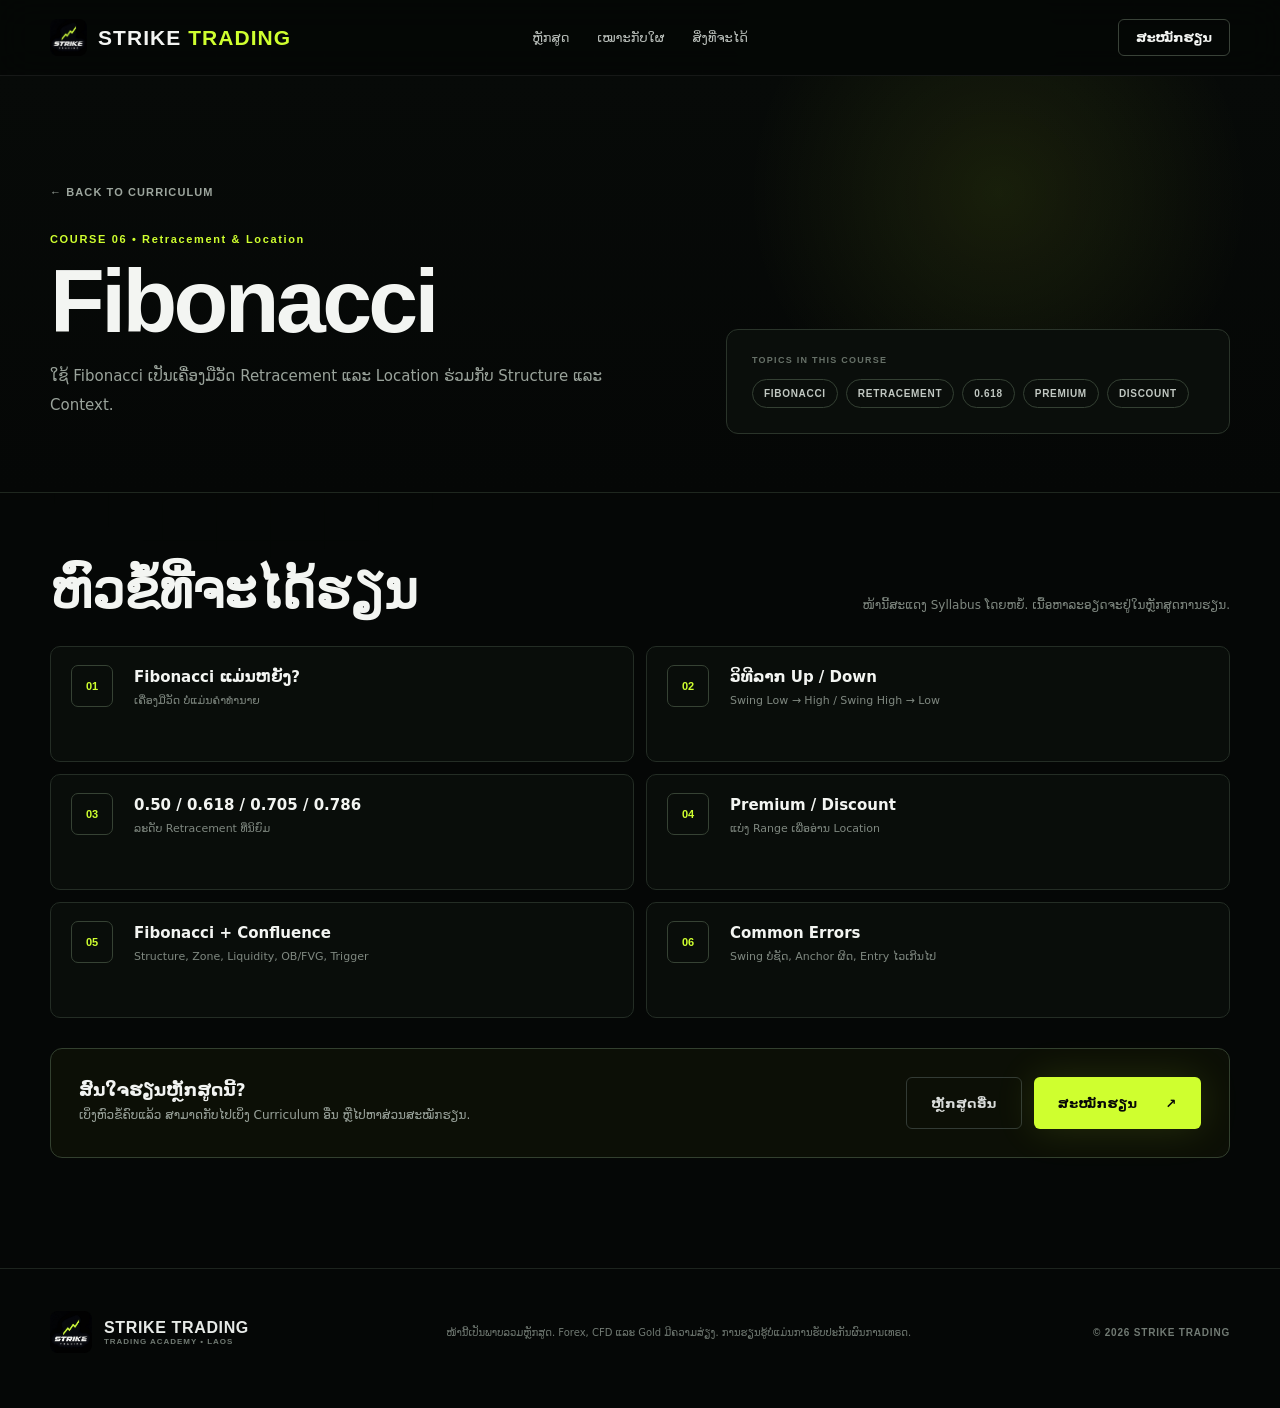
==== course-fibonacci.html @ 4fd4f369 "Add files via upload" ====
<!doctype html>
<html lang="lo">
<head>
  <meta charset="utf-8">
  <meta name="viewport" content="width=device-width,initial-scale=1">
  <meta name="theme-color" content="#050706">
  <title>Fibonacci — STRIKE TRADING</title>
  <link rel="icon" type="image/x-icon" href="assets/favicon.ico">
  <link rel="icon" type="image/png" sizes="32x32" href="assets/favicon-32x32.png">
  <link rel="icon" type="image/png" sizes="48x48" href="assets/favicon-48x48.png">
  <link rel="apple-touch-icon" sizes="180x180" href="assets/apple-touch-icon.png">
  <link rel="stylesheet" href="styles.css">
</head>
<body class="course-body">
  <div class="bg-grid"></div>
  <header class="site-header">
    <a class="brand" href="index.html"><img src="assets/strike-trading-logo.jpg" alt="Strike Trading logo"><span>STRIKE <b>TRADING</b></span></a>
    <nav><a href="index.html#courses">ຫຼັກສູດ</a><a href="index.html#forwho">ເໝາະກັບໃຜ</a><a href="index.html#benefits">ສິ່ງທີ່ຈະໄດ້</a></nav>
    <a class="nav-cta" href="https://lin.ee/rWtGvMU" target="_blank" rel="noopener noreferrer" target="_blank" rel="noopener noreferrer">ສະໝັກຮຽນ</a>
  </header>

  <main>
    <section class="course-hero">
      <div class="wrap">
        <a class="back-link" href="index.html#courses">← BACK TO CURRICULUM</a>
        <div class="course-hero-grid">
          <div>
            <span class="course-number">COURSE 06 • Retracement &amp; Location</span>
            <h1>Fibonacci</h1>
            <p>ໃຊ້ Fibonacci ເປັນເຄື່ອງມືວັດ Retracement ແລະ Location ຮ່ວມກັບ Structure ແລະ Context.</p>
          </div>
          <aside class="course-summary">
            <small>TOPICS IN THIS COURSE</small>
            <div><span>FIBONACCI</span><span>RETRACEMENT</span><span>0.618</span><span>PREMIUM</span><span>DISCOUNT</span></div>
          </aside>
        </div>
      </div>
    </section>

    <section class="syllabus-section">
      <div class="wrap">
        <div class="syllabus-intro">
          <h2>ຫົວຂໍ້ທີ່ຈະໄດ້ຮຽນ</h2>
          <p>ໜ້ານີ້ສະແດງ Syllabus ໂດຍຫຍໍ້. ເນື້ອຫາລະອຽດຈະຢູ່ໃນຫຼັກສູດການຮຽນ.</p>
        </div>

        <div class="topic-list">
          <article class="topic-card">
          <span class="topic-no">01</span>
          <div><h3>Fibonacci ແມ່ນຫຍັງ?</h3><p>ເຄື່ອງມືວັດ ບໍ່ແມ່ນຄຳທຳນາຍ</p></div>
        </article>
<article class="topic-card">
          <span class="topic-no">02</span>
          <div><h3>ວິທີລາກ Up / Down</h3><p>Swing Low → High / Swing High → Low</p></div>
        </article>
<article class="topic-card">
          <span class="topic-no">03</span>
          <div><h3>0.50 / 0.618 / 0.705 / 0.786</h3><p>ລະດັບ Retracement ທີ່ນິຍົມ</p></div>
        </article>
<article class="topic-card">
          <span class="topic-no">04</span>
          <div><h3>Premium / Discount</h3><p>ແບ່ງ Range ເພື່ອອ່ານ Location</p></div>
        </article>
<article class="topic-card">
          <span class="topic-no">05</span>
          <div><h3>Fibonacci + Confluence</h3><p>Structure, Zone, Liquidity, OB/FVG, Trigger</p></div>
        </article>
<article class="topic-card">
          <span class="topic-no">06</span>
          <div><h3>Common Errors</h3><p>Swing ບໍ່ຊັດ, Anchor ຜິດ, Entry ໄວເກີນໄປ</p></div>
        </article>
        </div>

        <div class="course-bottom">
          <div>
            <strong>ສົນໃຈຮຽນຫຼັກສູດນີ້?</strong>
            <p>ເບິ່ງຫົວຂໍ້ຄົບແລ້ວ ສາມາດກັບໄປເບິ່ງ Curriculum ອື່ນ ຫຼືໄປຫາສ່ວນສະໝັກຮຽນ.</p>
          </div>
          <div class="hero-actions">
            <a class="btn ghost" href="index.html#courses">ຫຼັກສູດອື່ນ</a>
            <a class="btn primary" href="https://lin.ee/rWtGvMU" target="_blank" rel="noopener noreferrer" target="_blank" rel="noopener noreferrer">ສະໝັກຮຽນ <span>↗</span></a>
          </div>
        </div>
      </div>
    </section>
  </main>

  <footer>
    <div class="wrap footer-grid">
      <div class="foot-brand"><img src="assets/strike-trading-logo.jpg" alt=""><div><b>STRIKE TRADING</b><span>TRADING ACADEMY • LAOS</span></div></div>
      <p>ໜ້ານີ້ເປັນພາບລວມຫຼັກສູດ. Forex, CFD ແລະ Gold ມີຄວາມສ່ຽງ. ການຮຽນຮູ້ບໍ່ແມ່ນການຮັບປະກັນຜົນການເທຣດ.</p>
      <span class="copyright">© 2026 STRIKE TRADING</span>
    </div>
  </footer>
</body>
</html>
---- styles.css ----
:root{
  --bg:#050706; --bg2:#0a0d0b; --panel:#0d120f; --line:#1e271f;
  --lime:#cfff2f; --lime2:#aeea14; --text:#f3f5f2; --muted:#99a19b;
  --max:1180px;
}
*{box-sizing:border-box}
html{scroll-behavior:smooth}
body{margin:0;background:var(--bg);color:var(--text);font-family:"Noto Sans Lao",system-ui,sans-serif;overflow-x:hidden}
a{color:inherit;text-decoration:none}
.wrap{width:min(var(--max),calc(100% - 44px));margin:auto}
.bg-grid{position:fixed;inset:0;pointer-events:none;opacity:.12;background-image:linear-gradient(rgba(207,255,47,.08) 1px,transparent 1px),linear-gradient(90deg,rgba(207,255,47,.08) 1px,transparent 1px);background-size:54px 54px;mask-image:linear-gradient(to bottom,#000,transparent 80%);z-index:-2}
.bg-grid:after{content:"";position:absolute;inset:0;background:radial-gradient(circle at 70% 10%,rgba(207,255,47,.13),transparent 27%),radial-gradient(circle at 20% 55%,rgba(207,255,47,.07),transparent 25%)}

.site-header{height:76px;position:sticky;top:0;z-index:20;display:grid;grid-template-columns:1fr auto 1fr;align-items:center;padding:0 max(24px,calc((100vw - var(--max))/2));border-bottom:1px solid rgba(255,255,255,.07);background:rgba(5,7,6,.86);backdrop-filter:blur(18px)}
.brand{display:flex;align-items:center;gap:11px;font-family:Rajdhani,sans-serif;font-size:21px;font-weight:700;letter-spacing:.05em}
.brand img{width:37px;height:37px;border-radius:8px;object-fit:cover}
.brand b{color:var(--lime)}
nav{display:flex;gap:28px;font-size:13px;color:#bbc1bc}
nav a:hover{color:var(--lime)}
.nav-cta{justify-self:end;padding:10px 17px;border:1px solid #394238;border-radius:6px;font-size:13px;font-weight:700}
.nav-cta:hover{border-color:var(--lime);color:var(--lime)}

.hero{min-height:720px;display:grid;grid-template-columns:1.02fr .98fr;align-items:center;gap:54px;padding-top:55px;padding-bottom:65px}
.eyebrow,.kicker{font-family:Rajdhani,sans-serif;letter-spacing:.18em;font-size:12px;font-weight:700;color:#b7bdb8}
.eyebrow{display:flex;align-items:center;gap:11px}
.eyebrow span{width:34px;height:2px;background:var(--lime);box-shadow:0 0 18px var(--lime)}
.hero h1,.section h2{margin:18px 0 14px;line-height:.92;letter-spacing:-.045em}
.hero h1{font-size:clamp(62px,7.8vw,112px);font-weight:800}
.hero h1 em{font-style:normal;color:var(--lime)}
.hero h1 strong,.section h2 strong{color:var(--lime);font-weight:800}
.lead{max-width:650px;color:#aab0ab;font-size:17px;line-height:1.9;margin:25px 0 31px}
.hero-actions{display:flex;gap:12px;flex-wrap:wrap}
.btn{display:inline-flex;align-items:center;justify-content:center;gap:28px;height:52px;padding:0 24px;border-radius:6px;font-size:13px;font-weight:800;letter-spacing:.04em}
.btn.primary{background:var(--lime);color:#070807;box-shadow:0 0 40px rgba(207,255,47,.13)}
.btn.primary:hover{background:#ddff65}
.btn.ghost{border:1px solid #333b35;color:#d9dcda}
.hero-meta{display:flex;gap:34px;margin-top:42px;padding-top:25px;border-top:1px solid rgba(255,255,255,.08)}
.hero-meta div{display:flex;flex-direction:column;gap:2px}
.hero-meta b{font-family:Rajdhani,sans-serif;font-size:22px;color:white}
.hero-meta span{font-size:10px;letter-spacing:.1em;color:#6f7871;text-transform:uppercase}

.hero-visual{position:relative;min-height:520px;display:flex;align-items:center}
.glow{position:absolute;width:390px;height:390px;background:rgba(207,255,47,.12);filter:blur(100px);border-radius:50%;right:7%;top:13%}
.terminal-card{position:relative;z-index:2;width:100%;border:1px solid #273028;border-radius:14px;background:linear-gradient(145deg,rgba(16,22,18,.96),rgba(7,10,8,.98));box-shadow:0 28px 80px rgba(0,0,0,.48);overflow:hidden;transform:perspective(1000px) rotateY(-5deg) rotateX(2deg)}
.terminal-top{height:48px;display:flex;justify-content:space-between;align-items:center;padding:0 18px;border-bottom:1px solid #20271f;font:600 11px/1 Rajdhani,sans-serif;letter-spacing:.13em;color:#717b73}
.live-dot{color:var(--lime)}
.live-dot:before{content:"";display:inline-block;width:6px;height:6px;border-radius:50%;background:var(--lime);margin-right:7px;box-shadow:0 0 13px var(--lime)}
.chart{height:360px;position:relative;background-image:linear-gradient(rgba(255,255,255,.035) 1px,transparent 1px),linear-gradient(90deg,rgba(255,255,255,.035) 1px,transparent 1px);background-size:55px 55px}
.chart svg{position:absolute;inset:28px 20px 25px;width:calc(100% - 40px);height:calc(100% - 53px)}
.chart .line{fill:none;stroke:var(--lime);stroke-width:5;filter:drop-shadow(0 0 8px rgba(207,255,47,.35))}
.chart .area{fill:url(#area)}
.chart-label{position:absolute;font:700 9px Rajdhani,sans-serif;letter-spacing:.1em;color:#8c968e;border:1px solid #303931;background:#0a0e0b;padding:6px 8px;border-radius:4px}
.l1{left:12%;bottom:22%}.l2{left:53%;top:44%}.l3{right:9%;top:19%}
.terminal-stats{height:52px;border-top:1px solid #20271f;display:flex;align-items:center;gap:26px;padding:0 18px;font:600 10px Rajdhani,sans-serif;color:#7b857c;letter-spacing:.08em}
.terminal-stats i{display:inline-block;width:7px;height:7px;border-radius:50%;background:var(--lime);margin-right:6px}
.hero-logo{position:absolute;width:92px;height:92px;object-fit:cover;border-radius:18px;right:-12px;bottom:26px;z-index:3;border:1px solid #303930;box-shadow:0 16px 45px rgba(0,0,0,.45)}

.ticker{height:58px;border-top:1px solid #1f261f;border-bottom:1px solid #1f261f;background:#080b09;display:flex;align-items:center;justify-content:center;gap:24px;color:#677068;font:700 11px Rajdhani,sans-serif;letter-spacing:.13em;white-space:nowrap;overflow:hidden}
.ticker i{width:5px;height:5px;border-radius:50%;background:var(--lime)}

.section{padding:110px 0}
.section-head{display:grid;grid-template-columns:1fr 380px;gap:60px;align-items:end;margin-bottom:48px}
.section h2{font-size:clamp(42px,5vw,68px);font-weight:700}
.section-head p,.future-copy p,.cta p{color:#99a19b;line-height:1.9;font-size:15px}
.roadmap-line{display:grid;grid-template-columns:repeat(6,1fr);border:1px solid #222a23;border-radius:10px;overflow:hidden;background:#090c0a}
.step{min-height:145px;padding:22px 16px;border-right:1px solid #222a23;display:flex;flex-direction:column;justify-content:space-between}
.step:last-child{border-right:0}.step b{font:700 28px Rajdhani,sans-serif;color:#353d36}.step span{font-size:12px;font-weight:700;color:#9aa29b}.step.active{background:linear-gradient(180deg,rgba(207,255,47,.15),rgba(207,255,47,.02));box-shadow:inset 0 3px 0 var(--lime)}.step.active b,.step.active span{color:var(--lime)}

.learn{background:linear-gradient(180deg,#070a08,#050706)}
.lesson-grid{display:grid;grid-template-columns:repeat(4,1fr);gap:14px}
.lesson{position:relative;min-height:290px;padding:23px;border:1px solid #222a23;border-radius:10px;background:#0a0e0b;transition:.25s ease;overflow:hidden}
.lesson:hover{transform:translateY(-4px);border-color:#4c5c42}
.lesson.featured{background:linear-gradient(145deg,rgba(207,255,47,.14),#0b100c 62%);border-color:#41512f}
.lesson .num{position:absolute;right:18px;top:16px;font:700 12px Rajdhani,sans-serif;color:#465047}
.lesson .icon{width:42px;height:42px;border:1px solid #354032;border-radius:7px;display:grid;place-items:center;color:var(--lime);font:700 18px Rajdhani,sans-serif;margin-bottom:46px}
.lesson h3{font:700 20px Rajdhani,sans-serif;letter-spacing:.03em;margin:0 0 10px}
.lesson p{font-size:12px;line-height:1.8;color:#89918a;margin:0 0 22px}
.lesson a{font:700 10px Rajdhani,sans-serif;letter-spacing:.12em;color:#c8ccc9}
.lesson a span{color:var(--lime);margin-left:8px}

.future{border-top:1px solid #192019;border-bottom:1px solid #192019;background:radial-gradient(circle at 75% 50%,rgba(207,255,47,.08),transparent 30%)}
.future-grid{display:grid;grid-template-columns:.9fr 1.1fr;gap:75px;align-items:center}
.future-copy h2{font-size:clamp(54px,6vw,84px)}
.future-chips{display:flex;gap:8px;flex-wrap:wrap;margin-top:30px}
.future-chips span{font:600 11px Rajdhani,sans-serif;letter-spacing:.08em;color:#b9c1ba;border:1px solid #2a322b;border-radius:100px;padding:8px 12px}
.ai-panel{border:1px solid #2a342a;border-radius:14px;background:#090d0a;box-shadow:0 30px 90px #000;overflow:hidden}
.ai-top{height:47px;padding:0 16px;display:flex;align-items:center;justify-content:space-between;border-bottom:1px solid #222a23;font:700 10px Rajdhani,sans-serif;letter-spacing:.11em;color:#758076}
.pulse{width:8px;height:8px;border-radius:50%;background:var(--lime);box-shadow:0 0 18px var(--lime)}
.ai-core{height:320px;position:relative;display:grid;place-items:center;overflow:hidden}
.ring{position:absolute;border:1px solid rgba(207,255,47,.26);border-radius:50%}.r1{width:110px;height:110px}.r2{width:190px;height:190px}.r3{width:280px;height:280px}
.ai-core:before,.ai-core:after{content:"";position:absolute;background:linear-gradient(90deg,transparent,rgba(207,255,47,.25),transparent);height:1px;width:100%}
.ai-core:after{transform:rotate(90deg)}
.bolt{width:74px;height:74px;border-radius:16px;background:var(--lime);color:#070807;display:grid;place-items:center;font:900 42px Rajdhani,sans-serif;box-shadow:0 0 60px rgba(207,255,47,.26)}
.ai-feed{border-top:1px solid #222a23;padding:8px 16px}
.ai-feed p{display:grid;grid-template-columns:35px 1fr auto;margin:0;padding:10px 0;border-bottom:1px solid #171d18;font:700 10px Rajdhani,sans-serif;letter-spacing:.08em;color:#8a948c}.ai-feed p:last-child{border-bottom:0}.ai-feed b{color:var(--lime)}.ai-feed span{color:#5d665f}

.risk-card{border:1px solid #293229;border-radius:14px;padding:50px;display:grid;grid-template-columns:1fr 1fr;gap:70px;align-items:center;background:linear-gradient(135deg,#0c110d,#070907)}
.risk-card h2{font-size:clamp(42px,4.6vw,66px)}
.risk-bars{display:flex;flex-direction:column;gap:22px}
.risk-bars div{display:grid;grid-template-columns:95px 1fr;gap:16px;align-items:center;font:700 11px Rajdhani,sans-serif;letter-spacing:.12em;color:#79817a}
.risk-bars i{display:block;height:7px;background:#1b231c;border-radius:20px;position:relative;overflow:hidden}
.risk-bars i:after{content:"";position:absolute;inset:0 auto 0 0;width:var(--w);background:var(--lime);box-shadow:0 0 16px rgba(207,255,47,.35)}

.cta{padding-top:40px}
.cta-inner{border:1px solid #303a2d;border-radius:18px;min-height:390px;padding:55px 65px;display:grid;grid-template-columns:240px 1fr;gap:60px;align-items:center;background:radial-gradient(circle at 18% 50%,rgba(207,255,47,.12),transparent 25%),#090d0a}
.cta-inner img{width:230px;height:230px;object-fit:cover;border-radius:28px;box-shadow:0 25px 80px #000}
.cta h2{font-size:clamp(44px,5vw,70px);margin-top:14px}

footer{border-top:1px solid #1d241e;padding:42px 0 55px;color:#717a73}
.footer-grid{display:grid;grid-template-columns:1fr 1.7fr auto;gap:38px;align-items:center}
.foot-brand{display:flex;gap:12px;align-items:center}.foot-brand img{width:42px;height:42px;border-radius:8px;object-fit:cover}.foot-brand div{display:flex;flex-direction:column}.foot-brand b{font:700 16px Rajdhani,sans-serif;color:#e7eae7;letter-spacing:.04em}.foot-brand span{font:600 8px Rajdhani,sans-serif;letter-spacing:.12em}
footer p{font-size:10px;line-height:1.7;margin:0}.copyright{font:600 10px Rajdhani,sans-serif;letter-spacing:.08em;white-space:nowrap}

@media(max-width:980px){
  .site-header{grid-template-columns:1fr auto}nav{display:none}
  .hero{grid-template-columns:1fr;padding-top:85px}.hero-visual{min-height:470px}
  .section-head{grid-template-columns:1fr}.roadmap-line{grid-template-columns:repeat(3,1fr)}
  .step:nth-child(3){border-right:0}.step:nth-child(-n+3){border-bottom:1px solid #222a23}
  .lesson-grid{grid-template-columns:repeat(2,1fr)}
  .future-grid,.risk-card{grid-template-columns:1fr}
  .footer-grid{grid-template-columns:1fr}
}
@media(max-width:620px){
  .wrap{width:min(100% - 28px,var(--max))}
  .site-header{height:66px;padding:0 14px}.brand span{font-size:17px}.nav-cta{font-size:11px;padding:8px 11px}
  .hero{min-height:auto;padding-top:65px;gap:25px}.hero h1{font-size:58px}.lead{font-size:14px}.hero-meta{gap:20px}
  .hero-visual{min-height:390px}.terminal-card{transform:none}.chart{height:280px}.hero-logo{right:-4px;width:72px;height:72px}
  .ticker{justify-content:flex-start;padding-left:18px}
  .section{padding:78px 0}.section h2{font-size:42px}.section-head{gap:12px}
  .roadmap-line{grid-template-columns:repeat(2,1fr)}.step{min-height:110px}.step:nth-child(2n){border-right:0}.step:nth-child(-n+4){border-bottom:1px solid #222a23}
  .lesson-grid{grid-template-columns:1fr}.lesson{min-height:250px}
  .future-grid{gap:35px}.ai-core{height:260px}
  .risk-card{padding:28px 22px;gap:35px}.risk-bars div{grid-template-columns:80px 1fr}
  .cta-inner{grid-template-columns:1fr;padding:28px}.cta-inner img{width:150px;height:150px}
}


/* V3 — Academy / School positioning */
.academy-card{min-height:470px}
.academy-visual{min-height:365px;padding:34px;display:grid;grid-template-columns:160px 1fr;gap:28px;align-items:center;background:
radial-gradient(circle at 28% 50%,rgba(207,255,47,.12),transparent 28%),
linear-gradient(180deg,rgba(255,255,255,.015),transparent)}
.academy-badge{width:150px;height:150px;border-radius:50%;display:grid;place-content:center;text-align:center;
border:1px solid rgba(207,255,47,.35);box-shadow:0 0 50px rgba(207,255,47,.09),inset 0 0 35px rgba(207,255,47,.04);
font:700 18px Rajdhani,sans-serif;letter-spacing:.13em;color:#e9ede9}
.academy-badge b{font-size:25px;color:var(--lime)}
.academy-path{display:flex;flex-direction:column;gap:10px}
.academy-path span{padding:12px 14px;border-left:2px solid #344034;background:rgba(255,255,255,.018);
font:700 11px Rajdhani,sans-serif;letter-spacing:.1em;color:#879087}
.academy-path span:first-child,.academy-path span:hover{border-left-color:var(--lime);color:#e8ece8;background:rgba(207,255,47,.055)}
.journey-text{max-width:590px;color:#99a19b;line-height:1.9;font-size:14px}
.student-flow{display:grid;grid-template-columns:repeat(2,1fr);gap:12px}
.student-flow div{min-height:130px;border:1px solid #273028;border-radius:9px;background:#0a0e0b;padding:18px;display:flex;flex-direction:column;justify-content:space-between}
.student-flow b{font:700 12px Rajdhani,sans-serif;color:var(--lime)}
.student-flow span{font:700 22px Rajdhani,sans-serif;letter-spacing:.06em;color:#f0f3f0}
.student-flow small{font-size:11px;color:#7d867e}
@media(max-width:620px){
  .academy-visual{grid-template-columns:1fr;padding:24px}
  .academy-badge{width:120px;height:120px;margin:auto}
  .student-flow{grid-template-columns:1fr 1fr}
}


/* V4 — Audience + Benefits */
.audience{
  background:linear-gradient(180deg,#050706,#080b09);
  border-top:1px solid #171d18;
}
.audience-grid{
  display:grid;
  grid-template-columns:repeat(4,1fr);
  gap:14px;
}
.audience-card{
  min-height:300px;
  position:relative;
  padding:24px;
  border:1px solid #232c24;
  border-radius:11px;
  background:linear-gradient(160deg,#0b100c,#080b09);
  transition:.25s ease;
}
.audience-card:hover{
  transform:translateY(-4px);
  border-color:#46563e;
  background:linear-gradient(160deg,rgba(207,255,47,.08),#090d0a 55%);
}
.audience-no{
  position:absolute;
  top:17px;
  right:18px;
  font:700 11px Rajdhani,sans-serif;
  letter-spacing:.1em;
  color:#4e584f;
}
.audience-icon{
  width:48px;
  height:48px;
  display:grid;
  place-items:center;
  border:1px solid #374334;
  border-radius:9px;
  color:var(--lime);
  font:700 15px Rajdhani,sans-serif;
  margin-bottom:54px;
}
.audience-card h3{
  margin:0 0 13px;
  font-size:17px;
  line-height:1.6;
}
.audience-card p{
  margin:0;
  color:#8f9890;
  font-size:12px;
  line-height:1.9;
}
.audience-note{
  margin-top:15px;
  min-height:70px;
  border:1px solid #2d382b;
  border-radius:10px;
  padding:17px 22px;
  display:flex;
  align-items:center;
  gap:24px;
  background:rgba(207,255,47,.035);
}
.audience-note b{
  flex:0 0 auto;
  font:700 13px Rajdhani,sans-serif;
  letter-spacing:.12em;
  color:var(--lime);
}
.audience-note span{
  font-size:12px;
  color:#9ca49d;
}

.benefits{
  background:
    radial-gradient(circle at 17% 48%,rgba(207,255,47,.065),transparent 27%),
    #050706;
}
.benefit-layout{
  display:grid;
  grid-template-columns:.9fr 1.1fr;
  gap:16px;
}
.benefit-main{
  min-height:540px;
  padding:38px;
  border:1px solid #34402f;
  border-radius:13px;
  background:
    radial-gradient(circle at 28% 22%,rgba(207,255,47,.12),transparent 35%),
    linear-gradient(145deg,#0d130e,#080b09);
  display:flex;
  flex-direction:column;
  justify-content:flex-end;
}
.benefit-label{
  font:700 10px Rajdhani,sans-serif;
  letter-spacing:.16em;
  color:var(--lime);
}
.benefit-main h3{
  margin:15px 0 17px;
  font:700 clamp(34px,4vw,53px)/1.04 Rajdhani,"Noto Sans Lao",sans-serif;
  letter-spacing:-.025em;
}
.benefit-main p{
  color:#9ba39c;
  line-height:1.9;
  font-size:13px;
  max-width:500px;
}
.benefit-flow{
  display:flex;
  align-items:center;
  gap:8px;
  flex-wrap:wrap;
  margin-top:27px;
}
.benefit-flow span{
  padding:8px 10px;
  border:1px solid #394536;
  border-radius:6px;
  font:700 9px Rajdhani,sans-serif;
  letter-spacing:.08em;
  color:#b9c1ba;
}
.benefit-flow i{
  font-style:normal;
  color:var(--lime);
}
.benefit-list{
  display:grid;
  grid-template-columns:1fr 1fr;
  gap:12px;
}
.benefit-item{
  min-height:171px;
  padding:20px;
  border:1px solid #222a23;
  border-radius:10px;
  background:#0a0e0b;
  display:grid;
  grid-template-columns:36px 1fr;
  gap:10px;
}
.benefit-item b{
  font:700 11px Rajdhani,sans-serif;
  color:var(--lime);
  padding-top:3px;
}
.benefit-item h4{
  margin:0 0 9px;
  font-size:14px;
}
.benefit-item p{
  margin:0;
  color:#89918a;
  font-size:11px;
  line-height:1.8;
}

@media(max-width:980px){
  .audience-grid{grid-template-columns:repeat(2,1fr)}
  .benefit-layout{grid-template-columns:1fr}
  .benefit-main{min-height:390px}
}
@media(max-width:620px){
  .audience-grid{grid-template-columns:1fr}
  .audience-card{min-height:250px}
  .audience-note{align-items:flex-start;flex-direction:column;gap:8px}
  .benefit-list{grid-template-columns:1fr}
  .benefit-main{padding:27px;min-height:360px}
}


/* V5 — Compact curriculum menu from Trading 101 */
.curriculum-menu{
  background:
    radial-gradient(circle at 80% 18%,rgba(207,255,47,.055),transparent 27%),
    linear-gradient(180deg,#070a08,#050706);
  border-top:1px solid #192019;
  border-bottom:1px solid #192019;
}
.curriculum-head{margin-bottom:34px}
.curriculum-groups{
  display:grid;
  grid-template-columns:repeat(2,1fr);
  gap:14px;
}
.curriculum-group{
  min-height:260px;
  padding:25px;
  border:1px solid #252e26;
  border-radius:11px;
  background:linear-gradient(145deg,#0b100c,#080b09);
}
.curriculum-group.wide{
  grid-column:1/-1;
  min-height:auto;
}
.curriculum-title{
  display:flex;
  gap:15px;
  align-items:flex-start;
  padding-bottom:18px;
  margin-bottom:15px;
  border-bottom:1px solid #202820;
}
.curriculum-title>span{
  width:39px;
  height:39px;
  flex:0 0 39px;
  display:grid;
  place-items:center;
  border:1px solid #3a4736;
  border-radius:7px;
  color:var(--lime);
  font:700 12px Rajdhani,sans-serif;
}
.curriculum-title small{
  display:block;
  margin-bottom:3px;
  color:#6e786f;
  font:700 9px Rajdhani,sans-serif;
  letter-spacing:.14em;
}
.curriculum-title h3{
  margin:0;
  font-size:17px;
  line-height:1.45;
}
.curriculum-group ul{
  margin:0;
  padding:0;
  list-style:none;
  display:grid;
  gap:0;
}
.curriculum-group li{
  position:relative;
  padding:9px 7px 9px 20px;
  border-bottom:1px solid #171d18;
  color:#a7afa8;
  font-size:12px;
  line-height:1.6;
}
.curriculum-group li:last-child{border-bottom:0}
.curriculum-group li:before{
  content:"";
  position:absolute;
  left:1px;
  top:16px;
  width:6px;
  height:2px;
  background:var(--lime);
  box-shadow:0 0 8px rgba(207,255,47,.25);
}
.curriculum-group:hover{
  border-color:#3e4d39;
}
@media(max-width:760px){
  .curriculum-groups{grid-template-columns:1fr}
  .curriculum-group.wide{grid-column:auto}
}


/* V6 — click-through course cards */
.lesson.is-clickable{cursor:pointer}
.lesson.is-clickable:hover{
  border-color:#647b4b;
  box-shadow:0 16px 50px rgba(0,0,0,.28), inset 0 1px 0 rgba(207,255,47,.08);
}
.lesson.is-clickable:focus{
  outline:1px solid var(--lime);
  outline-offset:3px;
}

/* Course detail / syllabus pages */
.course-body{min-height:100vh}
.course-hero{
  padding:105px 0 58px;
  border-bottom:1px solid #1f271f;
  background:
    radial-gradient(circle at 78% 28%,rgba(207,255,47,.09),transparent 24%),
    linear-gradient(180deg,#070a08,#050706);
}
.back-link{
  display:inline-flex;align-items:center;gap:9px;
  color:#9da69e;font:700 11px Rajdhani,sans-serif;letter-spacing:.1em;
  margin-bottom:30px;
}
.back-link:hover{color:var(--lime)}
.course-hero-grid{
  display:grid;grid-template-columns:1.1fr .9fr;gap:60px;align-items:end;
}
.course-number{
  display:inline-flex;align-items:center;gap:9px;
  font:700 11px Rajdhani,sans-serif;letter-spacing:.15em;color:var(--lime);
}
.course-hero h1{
  margin:12px 0 18px;
  font:800 clamp(54px,7vw,92px)/.95 Rajdhani,"Noto Sans Lao",sans-serif;
  letter-spacing:-.04em;
}
.course-hero p{
  color:#9aa39b;line-height:1.9;font-size:15px;max-width:720px;
}
.course-summary{
  border:1px solid #2a342a;border-radius:12px;
  background:#0a0e0b;padding:25px;
}
.course-summary small{
  display:block;color:#677168;font:700 9px Rajdhani,sans-serif;letter-spacing:.14em;margin-bottom:14px
}
.course-summary div{display:flex;flex-wrap:wrap;gap:8px}
.course-summary span{
  border:1px solid #344033;border-radius:100px;padding:8px 11px;
  color:#c1c8c2;font:700 10px Rajdhani,sans-serif;letter-spacing:.07em
}
.syllabus-section{padding:72px 0 110px}
.syllabus-intro{
  display:flex;align-items:end;justify-content:space-between;gap:30px;margin-bottom:30px
}
.syllabus-intro h2{
  margin:0;font:700 clamp(35px,4vw,56px)/1 Rajdhani,"Noto Sans Lao",sans-serif
}
.syllabus-intro p{margin:0;color:#7f8880;font-size:12px;max-width:420px;line-height:1.8}
.topic-list{
  display:grid;grid-template-columns:repeat(2,1fr);gap:12px
}
.topic-card{
  min-height:116px;border:1px solid #242d25;border-radius:10px;background:#090d0a;
  padding:18px 20px;display:grid;grid-template-columns:48px 1fr;gap:15px;align-items:start
}
.topic-card:hover{border-color:#3e4d39;background:linear-gradient(145deg,rgba(207,255,47,.045),#090d0a)}
.topic-no{
  width:42px;height:42px;border:1px solid #364234;border-radius:7px;
  display:grid;place-items:center;color:var(--lime);font:700 11px Rajdhani,sans-serif
}
.topic-card h3{margin:3px 0 6px;font-size:15px}
.topic-card p{margin:0;color:#7f8880;font-size:11px;line-height:1.7}
.course-bottom{
  margin-top:30px;border:1px solid #33402f;border-radius:12px;padding:28px;
  display:flex;justify-content:space-between;gap:25px;align-items:center;
  background:rgba(207,255,47,.035)
}
.course-bottom p{margin:0;color:#9aa39b;font-size:12px;line-height:1.8}
.course-bottom strong{display:block;color:#f2f4f2;font-size:17px;margin-bottom:5px}
@media(max-width:820px){
  .course-hero-grid{grid-template-columns:1fr}
  .topic-list{grid-template-columns:1fr}
}
@media(max-width:620px){
  .course-hero{padding-top:80px}
  .course-bottom{align-items:flex-start;flex-direction:column}
  .syllabus-intro{align-items:flex-start;flex-direction:column}
}
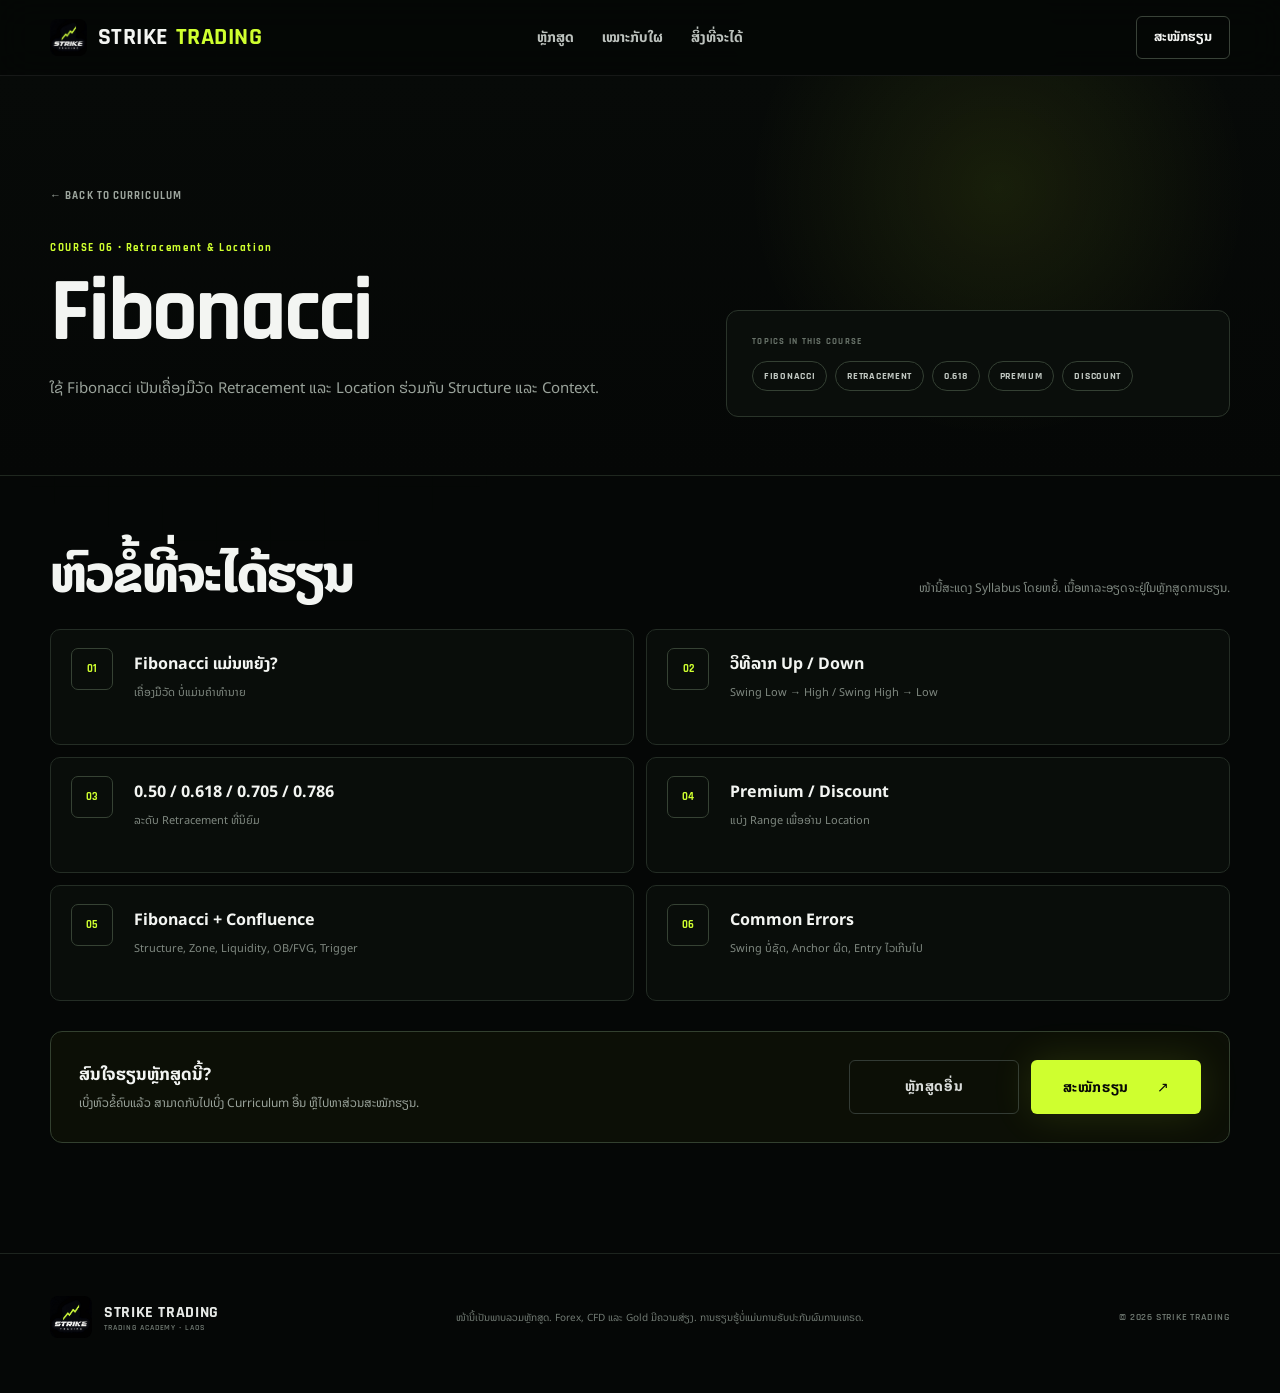
==== commit 46db3b16: "Add files via upload" ====
--- a/course-fibonacci.html
+++ b/course-fibonacci.html
@@ -9,6 +9,9 @@
   <link rel="icon" type="image/png" sizes="32x32" href="assets/favicon-32x32.png">
   <link rel="icon" type="image/png" sizes="48x48" href="assets/favicon-48x48.png">
   <link rel="apple-touch-icon" sizes="180x180" href="assets/apple-touch-icon.png">
+  <link rel="preconnect" href="https://fonts.googleapis.com">
+  <link rel="preconnect" href="https://fonts.gstatic.com" crossorigin>
+  <link href="https://fonts.googleapis.com/css2?family=Noto+Sans+Lao:wght@400;500;600;700;800&family=Rajdhani:wght@500;600;700&display=swap" rel="stylesheet">
   <link rel="stylesheet" href="styles.css">
 </head>
 <body class="course-body">
--- a/styles.css
+++ b/styles.css
@@ -521,3 +521,330 @@
   .course-bottom{align-items:flex-start;flex-direction:column}
   .syllabus-intro{align-items:flex-start;flex-direction:column}
 }
+
+
+/* =========================================================
+   V8 TYPOGRAPHY / VISUAL MATCH PATCH
+   Tuned to match the supplied STRIKE TRADING reference image
+   ========================================================= */
+
+/* Global font rendering */
+html{
+  -webkit-text-size-adjust:100%;
+  text-size-adjust:100%;
+}
+
+body{
+  font-family:"Noto Sans Lao",system-ui,-apple-system,BlinkMacSystemFont,"Segoe UI",Arial,sans-serif;
+  font-weight:400;
+  line-height:1.6;
+  letter-spacing:0;
+  -webkit-font-smoothing:antialiased;
+  -moz-osx-font-smoothing:grayscale;
+  text-rendering:optimizeLegibility;
+}
+
+/* Brand / English display typography */
+.brand,
+.eyebrow,
+.kicker,
+.hero-meta b,
+.hero-meta span,
+.nav-cta,
+.btn,
+.lesson h3,
+.lesson a,
+.curriculum-title small,
+.course-number,
+.back-link,
+.course-summary small,
+.course-summary span,
+.topic-no,
+.copyright{
+  font-family:"Rajdhani","Noto Sans Lao",sans-serif;
+}
+
+/* Header */
+.site-header{
+  min-height:76px;
+}
+
+.brand{
+  font-size:24px;
+  font-weight:700;
+  letter-spacing:.02em;
+}
+
+.brand span{
+  display:flex;
+  align-items:baseline;
+  gap:7px;
+}
+
+.brand b{
+  font-weight:700;
+}
+
+nav{
+  font-size:14px;
+  font-weight:600;
+}
+
+nav a{
+  white-space:nowrap;
+}
+
+/* Hero title: match the heavy, compact Lao display in the reference */
+.hero h1{
+  font-family:"Noto Sans Lao",system-ui,sans-serif;
+  font-weight:800;
+  font-size:clamp(66px,7.4vw,110px);
+  line-height:.98;
+  letter-spacing:-.055em;
+  margin:20px 0 18px;
+}
+
+.hero h1 strong{
+  font-family:"Noto Sans Lao",system-ui,sans-serif;
+  font-weight:800;
+  letter-spacing:-.055em;
+}
+
+.eyebrow{
+  font-size:13px;
+  font-weight:700;
+  letter-spacing:.18em;
+}
+
+.lead{
+  font-size:17px;
+  line-height:1.9;
+  font-weight:400;
+  color:#a8afa9;
+  max-width:760px;
+}
+
+.btn{
+  min-width:170px;
+  height:54px;
+  padding:0 28px;
+  font-size:14px;
+  font-weight:700;
+}
+
+.btn.primary{
+  font-family:"Noto Sans Lao","Rajdhani",sans-serif;
+  font-weight:700;
+}
+
+.hero-meta{
+  margin-top:48px;
+  padding-top:28px;
+}
+
+.hero-meta b{
+  font-size:24px;
+  line-height:1;
+  font-weight:700;
+}
+
+.hero-meta span{
+  font-family:"Noto Sans Lao",system-ui,sans-serif;
+  font-size:11px;
+  line-height:1.5;
+  letter-spacing:.02em;
+  text-transform:none;
+}
+
+/* Section headings */
+.section h2,
+.course-hero h1,
+.syllabus-intro h2{
+  font-family:"Noto Sans Lao","Rajdhani",sans-serif;
+  font-weight:800;
+  letter-spacing:-.04em;
+}
+
+.section h2{
+  line-height:1.02;
+}
+
+/* Cards */
+.lesson h3{
+  font-size:23px;
+  font-weight:700;
+  letter-spacing:0;
+}
+
+.lesson p,
+.audience-card p,
+.benefit-item p,
+.topic-card p{
+  font-family:"Noto Sans Lao",system-ui,sans-serif;
+  font-weight:400;
+}
+
+.lesson p{
+  font-size:13px;
+  line-height:1.85;
+}
+
+.lesson a{
+  font-size:11px;
+  font-weight:700;
+  letter-spacing:.11em;
+}
+
+/* Course detail pages */
+.course-hero h1{
+  font-family:"Rajdhani","Noto Sans Lao",sans-serif;
+  font-weight:700;
+  letter-spacing:-.03em;
+}
+
+.course-hero p{
+  font-family:"Noto Sans Lao",system-ui,sans-serif;
+  font-size:15px;
+  line-height:1.9;
+}
+
+.topic-card h3{
+  font-family:"Noto Sans Lao","Rajdhani",sans-serif;
+  font-weight:700;
+  font-size:16px;
+}
+
+/* Keep UI stable across Safari / Chrome / Edge / Firefox */
+@supports ((-webkit-font-smoothing:antialiased)){
+  body{
+    -webkit-font-smoothing:antialiased;
+  }
+}
+
+@media(max-width:980px){
+  .hero h1{
+    font-size:clamp(58px,10vw,86px);
+    letter-spacing:-.045em;
+  }
+}
+
+@media(max-width:620px){
+  .brand{
+    font-size:19px;
+  }
+
+  .hero h1{
+    font-size:clamp(48px,14vw,68px);
+    line-height:1;
+    letter-spacing:-.04em;
+  }
+
+  .lead{
+    font-size:14px;
+    line-height:1.8;
+  }
+
+  .btn{
+    min-width:0;
+    height:50px;
+    font-size:13px;
+  }
+
+  .hero-meta{
+    gap:18px;
+    margin-top:34px;
+  }
+
+  .hero-meta b{
+    font-size:19px;
+  }
+
+  .hero-meta span{
+    font-size:10px;
+  }
+}
+
+
+/* =========================================================
+   V9 SAFARI / IOS FONT CONSISTENCY FIX
+   Fonts are loaded with <link> in every HTML page.
+   ========================================================= */
+
+html, body {
+  font-family: "Noto Sans Lao", sans-serif;
+  font-synthesis: none;
+  -webkit-font-smoothing: antialiased;
+  -moz-osx-font-smoothing: grayscale;
+}
+
+body,
+button,
+input,
+select,
+textarea,
+.hero h1,
+.hero h1 strong,
+.section h2,
+.section h2 strong,
+.lead,
+nav,
+.hero-meta span,
+.lesson p,
+.audience-card,
+.audience-card p,
+.benefit-item,
+.benefit-item p,
+.topic-card,
+.topic-card h3,
+.topic-card p,
+.course-hero p {
+  font-family: "Noto Sans Lao", sans-serif !important;
+  font-synthesis: none;
+}
+
+/* Force real requested weights instead of browser-synthesized bold */
+.hero h1,
+.hero h1 strong,
+.section h2,
+.section h2 strong {
+  font-weight: 800 !important;
+}
+
+nav,
+.btn,
+.nav-cta,
+.topic-card h3 {
+  font-weight: 700;
+}
+
+/* English display/UI font */
+.brand,
+.eyebrow,
+.kicker,
+.hero-meta b,
+.lesson h3,
+.lesson a,
+.curriculum-title small,
+.course-number,
+.back-link,
+.course-summary small,
+.course-summary span,
+.topic-no,
+.copyright {
+  font-family: "Rajdhani", "Noto Sans Lao", sans-serif !important;
+  font-synthesis: none;
+}
+
+/* iOS Safari text autosizing can otherwise alter Lao proportions */
+@supports (-webkit-touch-callout: none) {
+  html {
+    -webkit-text-size-adjust: 100%;
+  }
+
+  .hero h1,
+  .hero h1 strong {
+    font-family: "Noto Sans Lao", sans-serif !important;
+    font-weight: 800 !important;
+    font-synthesis: none;
+  }
+}
